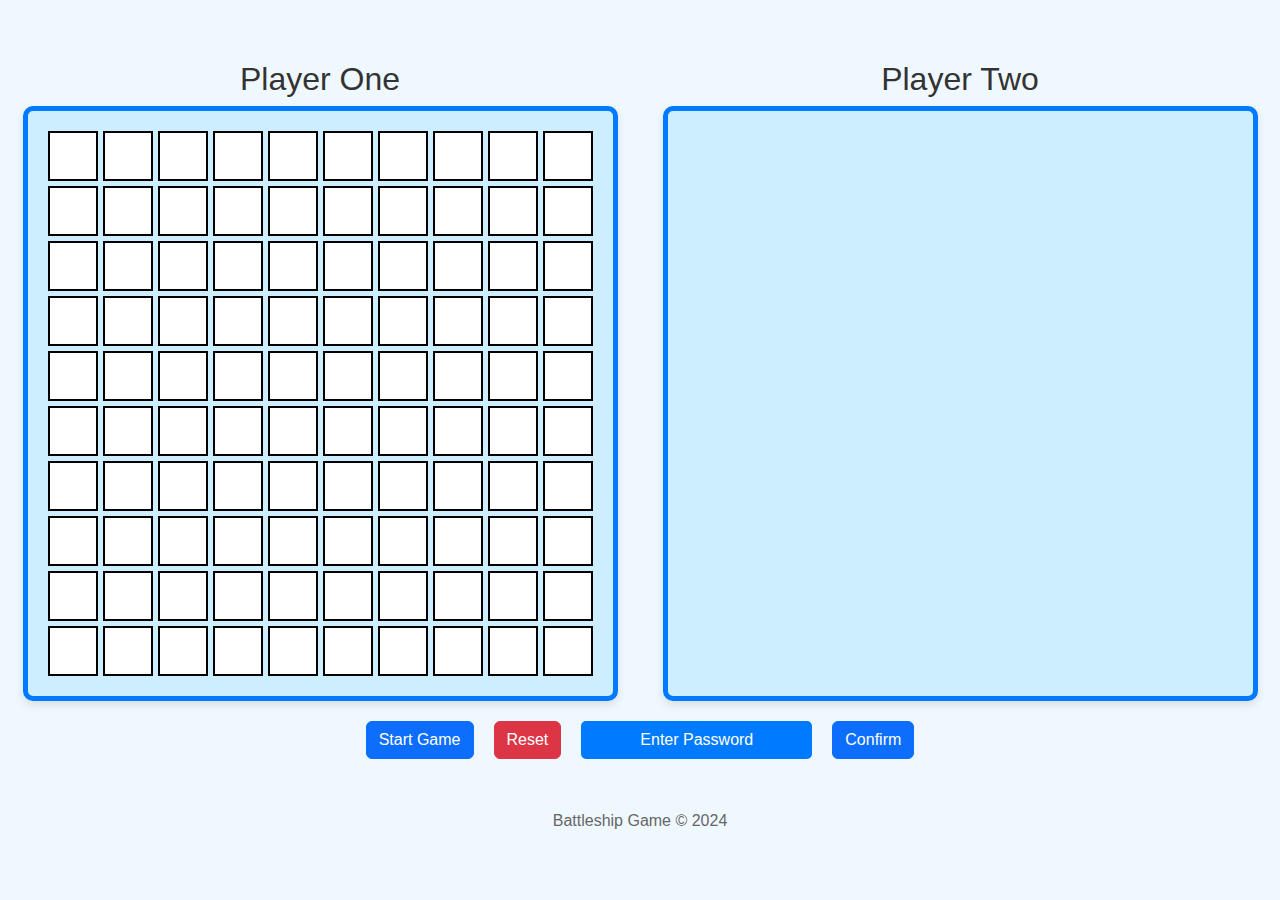
==== index.html @ 422be634 "code" ====
<!DOCTYPE html>
<html lang="en">
<head>
    <meta charset="UTF-8">
    <meta name="viewport" content="width=device-width, initial-scale=1.0">
    <title>Battleship Game</title>
    <link href="https://cdn.jsdelivr.net/npm/bootstrap@5.3.2/dist/css/bootstrap.min.css" rel="stylesheet">
    <style>
        body {
            background-color: #f0f8ff;
            font-family: Arial, sans-serif;
        }

        h2 {
            text-align: center;
            color: #333;
            margin-top: 20px;
        }

        .game-container {
            display: flex;
            justify-content: space-around;
            margin-top: 40px;
        }

        .game-section {
            text-align: center;
        }

        .gameboard {
            display: grid;
            grid-template-columns: repeat(10, 50px);
            grid-template-rows: repeat(10, 50px);
            gap: 5px;
            padding: 20px;
            background-color: #cceeff;
            border: 5px solid #007bff;
            border-radius: 10px;
            box-shadow: 0 4px 8px rgba(0, 0, 0, 0.1);
        }

        .player-one-board-grid-cell, .player-two-board-grid-cell {
            background-color: white;
            border: 2px solid black;
            width: 50px;
            height: 50px;
            display: flex;
            justify-content: center;
            align-items: center;
            cursor: pointer;
            transition: background-color 0.3s ease;
        }

        .grid-cell:hover {
            background-color: #d6d6d6;
        }

        .controls {
            display: flex;
            justify-content: center;
            margin-top: 20px;
        }

        .btn {
            margin: 0 10px;
        }

        footer {
            margin-top: 50px;
            text-align: center;
            color: #666;
        }

        #password {
            background-color: #007bff;
            color: white; /* Text color */
            border: 2px solid #007bff;
            padding: 5px 10px;
            border-radius: 5px;
            outline: none;
        }

        #password::placeholder {
            color: white; 
            opacity: 1; 
        }

        #password:focus {
            background-color: #0056b3;
            border-color: #0056b3;
        }

    </style>
</head>
<body>

    <div class="game-container">
        <div class="game-section">
            <h2>Player One</h2>
            <div id="player-one-board" class="gameboard"></div>
        </div>

        <div class="game-section">
            <h2>Player Two</h2>
            <div id="player-two-board" class="gameboard"></div>
        </div>
    </div>

    <!-- Controls Section  -->
    <div class="controls">
        <button id="start" class="btn btn-primary">Start Game</button>
        <button id="reset" class="btn btn-danger">Reset</button>
        <input class="btn btn-danger" id="password" type="text" placeholder="Enter Password">
        <button class="btn btn-primary" id="confirm">Confirm</button>
    </div>

    <footer>
        <p>Battleship Game &copy; 2024</p>
    </footer>

    <script>

    function start(password){
        
    }







const boatPositions = [2, 5, 10, 15, 22, 35, 50, 75]; // Example boat locations
let coordinatesArray = []
let allCoordinates = {
    'a': [],
    'b': [],
    'c': [],
    'd': [],
    'e': [],
    'f': [],
    'g': [],
    'h': [],
    'i': [],
    'j': []
}
const topCoordinates = 'abcdefghij'

for (const letter of topCoordinates){

    coordinatesArray.push(letter)
    for(let letterRow = 1; letterRow < 11; letterRow++) {
        allCoordinates[letter].push(letter + letterRow)
        
    }
}


// Function to generate a 10x10 grid for a gameboard
function createGameBoard(boardId) {
    const gameBoard = document.getElementById(boardId);
    for (let i = 0; i < 100; i++) {
        const cell = document.createElement('div');
        cell.classList.add(`${boardId}-grid-cell`);
        cell.addEventListener('click', function() {
            if (boatPositions.includes(i)) {
                cell.style.backgroundColor = 'red'; 
                alert('Hit! You hit a boat.');
            } else {
                cell.style.backgroundColor = 'blue'; 
                alert('Miss! No boat here.');
            }
        });

        gameBoard.appendChild(cell);
    }
    
    
}



createGameBoard('player-one-board');
//createGameBoard('player-two-board');

console.log(coordinatesArray)
//console.log( document.querySelectorAll('.player-one-board-grid-cell'))

//console.log(document.querySelectorAll('#player-one-board-grid-cell'))
//console.table(allCoordinates)



//update: use div.setAttribute

    </script>

</body>
</html>
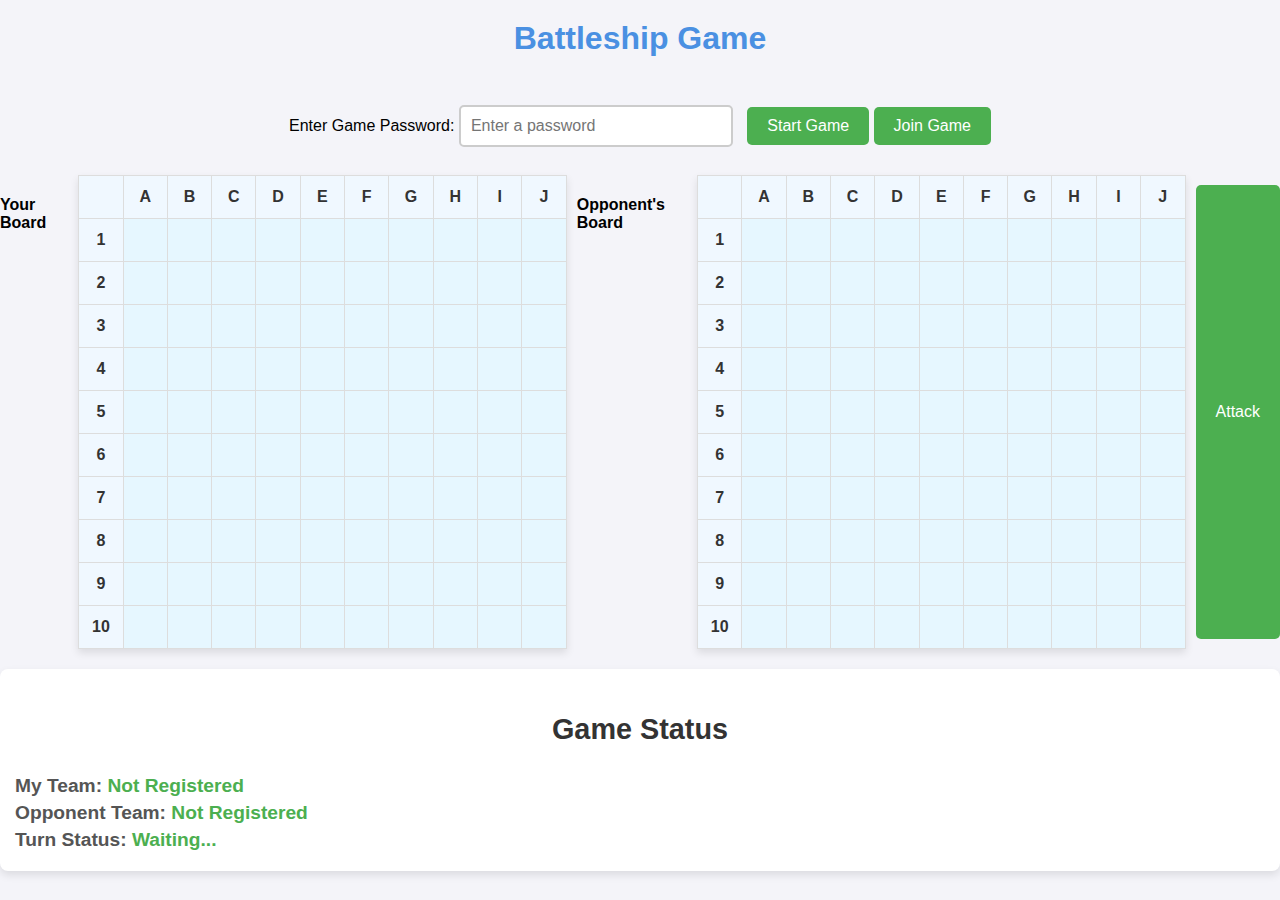
==== commit 39f2c00d: "check for css and logic" ====
--- a/index.html
+++ b/index.html
@@ -1,199 +1,67 @@
-<!DOCTYPE html>
-<html lang="en">
-<head>
-    <meta charset="UTF-8">
-    <meta name="viewport" content="width=device-width, initial-scale=1.0">
-    <title>Battleship Game</title>
-    <link href="https://cdn.jsdelivr.net/npm/bootstrap@5.3.2/dist/css/bootstrap.min.css" rel="stylesheet">
-    <style>
-        body {
-            background-color: #f0f8ff;
-            font-family: Arial, sans-serif;
-        }
-
-        h2 {
-            text-align: center;
-            color: #333;
-            margin-top: 20px;
-        }
-
-        .game-container {
-            display: flex;
-            justify-content: space-around;
-            margin-top: 40px;
-        }
-
-        .game-section {
-            text-align: center;
-        }
-
-        .gameboard {
-            display: grid;
-            grid-template-columns: repeat(10, 50px);
-            grid-template-rows: repeat(10, 50px);
-            gap: 5px;
-            padding: 20px;
-            background-color: #cceeff;
-            border: 5px solid #007bff;
-            border-radius: 10px;
-            box-shadow: 0 4px 8px rgba(0, 0, 0, 0.1);
-        }
-
-        .player-one-board-grid-cell, .player-two-board-grid-cell {
-            background-color: white;
-            border: 2px solid black;
-            width: 50px;
-            height: 50px;
-            display: flex;
-            justify-content: center;
-            align-items: center;
-            cursor: pointer;
-            transition: background-color 0.3s ease;
-        }
-
-        .grid-cell:hover {
-            background-color: #d6d6d6;
-        }
-
-        .controls {
-            display: flex;
-            justify-content: center;
-            margin-top: 20px;
-        }
-
-        .btn {
-            margin: 0 10px;
-        }
-
-        footer {
-            margin-top: 50px;
-            text-align: center;
-            color: #666;
-        }
-
-        #password {
-            background-color: #007bff;
-            color: white; /* Text color */
-            border: 2px solid #007bff;
-            padding: 5px 10px;
-            border-radius: 5px;
-            outline: none;
-        }
-
-        #password::placeholder {
-            color: white; 
-            opacity: 1; 
-        }
-
-        #password:focus {
-            background-color: #0056b3;
-            border-color: #0056b3;
-        }
-
-    </style>
-</head>
-<body>
-
-    <div class="game-container">
-        <div class="game-section">
-            <h2>Player One</h2>
-            <div id="player-one-board" class="gameboard"></div>
-        </div>
-
-        <div class="game-section">
-            <h2>Player Two</h2>
-            <div id="player-two-board" class="gameboard"></div>
-        </div>
-    </div>
-
-    <!-- Controls Section  -->
-    <div class="controls">
-        <button id="start" class="btn btn-primary">Start Game</button>
-        <button id="reset" class="btn btn-danger">Reset</button>
-        <input class="btn btn-danger" id="password" type="text" placeholder="Enter Password">
-        <button class="btn btn-primary" id="confirm">Confirm</button>
-    </div>
-
-    <footer>
-        <p>Battleship Game &copy; 2024</p>
-    </footer>
-
-    <script>
-
-    function start(password){
-        
-    }
-
-
-
-
-
-
-
-const boatPositions = [2, 5, 10, 15, 22, 35, 50, 75]; // Example boat locations
-let coordinatesArray = []
-let allCoordinates = {
-    'a': [],
-    'b': [],
-    'c': [],
-    'd': [],
-    'e': [],
-    'f': [],
-    'g': [],
-    'h': [],
-    'i': [],
-    'j': []
-}
-const topCoordinates = 'abcdefghij'
-
-for (const letter of topCoordinates){
-
-    coordinatesArray.push(letter)
-    for(let letterRow = 1; letterRow < 11; letterRow++) {
-        allCoordinates[letter].push(letter + letterRow)
-        
-    }
-}
-
-
-// Function to generate a 10x10 grid for a gameboard
-function createGameBoard(boardId) {
-    const gameBoard = document.getElementById(boardId);
-    for (let i = 0; i < 100; i++) {
-        const cell = document.createElement('div');
-        cell.classList.add(`${boardId}-grid-cell`);
-        cell.addEventListener('click', function() {
-            if (boatPositions.includes(i)) {
-                cell.style.backgroundColor = 'red'; 
-                alert('Hit! You hit a boat.');
-            } else {
-                cell.style.backgroundColor = 'blue'; 
-                alert('Miss! No boat here.');
-            }
-        });
-
-        gameBoard.appendChild(cell);
-    }
-    
-    
-}
-
-
-
-createGameBoard('player-one-board');
-//createGameBoard('player-two-board');
-
-console.log(coordinatesArray)
-//console.log( document.querySelectorAll('.player-one-board-grid-cell'))
-
-//console.log(document.querySelectorAll('#player-one-board-grid-cell'))
-//console.table(allCoordinates)
-
-
-
-//update: use div.setAttribute
-
-    </script>
-
-</body>
-</html>+<!DOCTYPE html>
+<html lang="en">
+<head>
+    <meta charset="UTF-8">
+    <meta name="viewport" content="width=device-width, initial-scale=1.0">
+    <title>Battleship Game</title>
+    <link rel="stylesheet" href="css/styles.css">
+</head>
+<body>
+    <h2>Battleship Game</h2>
+
+    <div id="password-entry" class="visible">
+        <label for="password-input">Enter Game Password:</label>
+        <input type="text" id="password-input" placeholder="Enter a password">
+        <button onclick="startGame()">Start Game</button>
+        <button onclick="joinGame()">Join Game</button>
+    </div>
+
+    <div id="role-selection" class="hidden">
+        <p>Select Your Role:</p>
+        <div class="role-buttons">
+            <button onclick="registerTeam('player1')">Join as Player 1</button>
+            <button onclick="registerTeam('player2')">Join as Player 2</button>
+        </div>
+    </div>
+    
+
+    <div id="ship-placement" class="hidden">
+        <h3>Place Your Ships</h3>
+        <label for="ship-select">Select Ship:</label>
+        <select id="ship-select">
+            <option value="carrier">Carrier (5)</option>
+            <option value="battleship">Battleship (4)</option>
+            <option value="cruiser">Cruiser (3)</option>
+            <option value="submarine">Submarine (3)</option>
+            <option value="destroyer">Destroyer (2)</option>
+        </select>
+        <select id="orientation">
+            <option value="H">Horizontal</option>
+            <option value="V">Vertical</option>
+        </select>
+        <p>Click on your board to place the selected ship.</p>
+    </div>
+
+    <div id="game-board-section" class="hidden">
+        <h3 id="player-role"></h3>
+        <h4>Your Board</h4>
+        <table id="your-board"></table>
+        <h4>Opponent's Board</h4>
+        <table id="opponent-board"></table>
+        <button onclick="attack(prompt('Enter target cell (e.g., B5):'))">Attack</button>
+    </div>
+
+    <div id="game-status">
+        <h3>Game Status</h3>
+        <p><strong>My Team:</strong> <span id="my-team-name">Not Registered</span></p>
+        <p><strong>Opponent Team:</strong> <span id="opponent-team-name">Not Registered</span></p>
+        <p><strong>Turn Status:</strong> <span id="turn-status">Waiting...</span></p>
+    </div>
+    
+    <script src="js/utility.js"></script>
+    <script src="js/startGame.js"></script>
+    <script src="js/registerTeam.js"></script>
+    <script src="js/shipFunctions.js"></script>
+    <script src="js/attack.js"></script>
+</body>
+</html>
--- a/css/styles.css
+++ b/css/styles.css
@@ -0,0 +1,170 @@
+body {
+    font-family: 'Arial', sans-serif;
+    background-color: #f4f4f9; 
+    margin: 0;
+    padding: 0;
+}
+
+h2 {
+    text-align: center;
+    color: #4a90e2; 
+    font-size: 2em;
+    margin-top: 20px;
+}
+
+.hidden {
+    display: none;
+}
+
+.visible {
+    display: block;
+}
+
+.game-container, .controls, .game-board-section {
+    margin: 20px;
+    padding: 20px;
+    background-color: #ffffff; 
+    border-radius: 8px;
+    box-shadow: 0 4px 8px rgba(0, 0, 0, 0.1); 
+}
+
+h3 {
+    text-align: center;
+    color: #333;
+    font-size: 1.5em;
+}
+
+button {
+    background-color: #4CAF50; 
+    border: none;
+    color: white;
+    padding: 10px 20px;
+    font-size: 1em;
+    cursor: pointer;
+    border-radius: 5px;
+    transition: background-color 0.3s ease;
+    margin: 10px 0;
+}
+
+button:hover {
+    background-color: #45a049;
+}
+
+button:disabled {
+    background-color: #ccc;
+    cursor: not-allowed;
+}
+
+#password-entry {
+    text-align: center;
+    margin-top: 40px;
+}
+
+input[type="text"] {
+    padding: 10px;
+    font-size: 1em;
+    width: 250px;
+    border: 2px solid #ccc;
+    border-radius: 5px;
+    margin-right: 10px;
+    transition: border-color 0.3s ease;
+}
+
+input[type="text"]:focus {
+    border-color: #4CAF50;
+}
+
+#role-selection p {
+    text-align: center;
+    font-size: 1.2em;
+    color: #555;
+}
+
+#ship-placement {
+    text-align: center;
+}
+
+#ship-select, #orientation {
+    padding: 10px;
+    margin: 10px;
+    border-radius: 5px;
+    font-size: 1em;
+    border: 1px solid #ccc;
+    background-color: #fff;
+}
+
+#game-board-section {
+    display: flex; 
+    justify-content: space-between;
+    margin: 20px 0;
+}
+
+table {
+    border-collapse: collapse;
+    width: 48%; 
+    margin: 0 10px; 
+    box-shadow: 0 4px 8px rgba(0, 0, 0, 0.1);
+}
+
+td, th {
+    border: 1px solid #ddd;
+    width: 40px;
+    height: 40px;
+    text-align: center;
+    vertical-align: middle;
+}
+
+th {
+    background-color: #f0f8ff;
+    color: #333;
+    font-weight: bold;
+}
+
+td {
+    background-color: #e6f7ff;
+    cursor: pointer;
+    transition: background-color 0.3s ease;
+}
+
+td.ship {
+    background-color: #add8e6; 
+}
+
+td.hit {
+    background-color: #ff6961;
+}
+
+td.miss {
+    background-color: #d3d3d3; 
+}
+
+td:hover {
+    background-color: #b3e0ff;
+}
+
+#game-status {
+    margin-top: 20px;
+    background-color: #fff;
+    padding: 15px;
+    border-radius: 8px;
+    box-shadow: 0 4px 8px rgba(0, 0, 0, 0.1);
+    font-size: 1.2em;
+}
+
+#game-status p {
+    margin: 5px 0;
+    color: #555;
+}
+
+#game-status span {
+    font-weight: bold;
+    color: #4CAF50;
+}
+
+.container {
+    display: flex;
+    justify-content: center;
+    align-items: center;
+    flex-direction: column;
+    margin-top: 40px;
+}
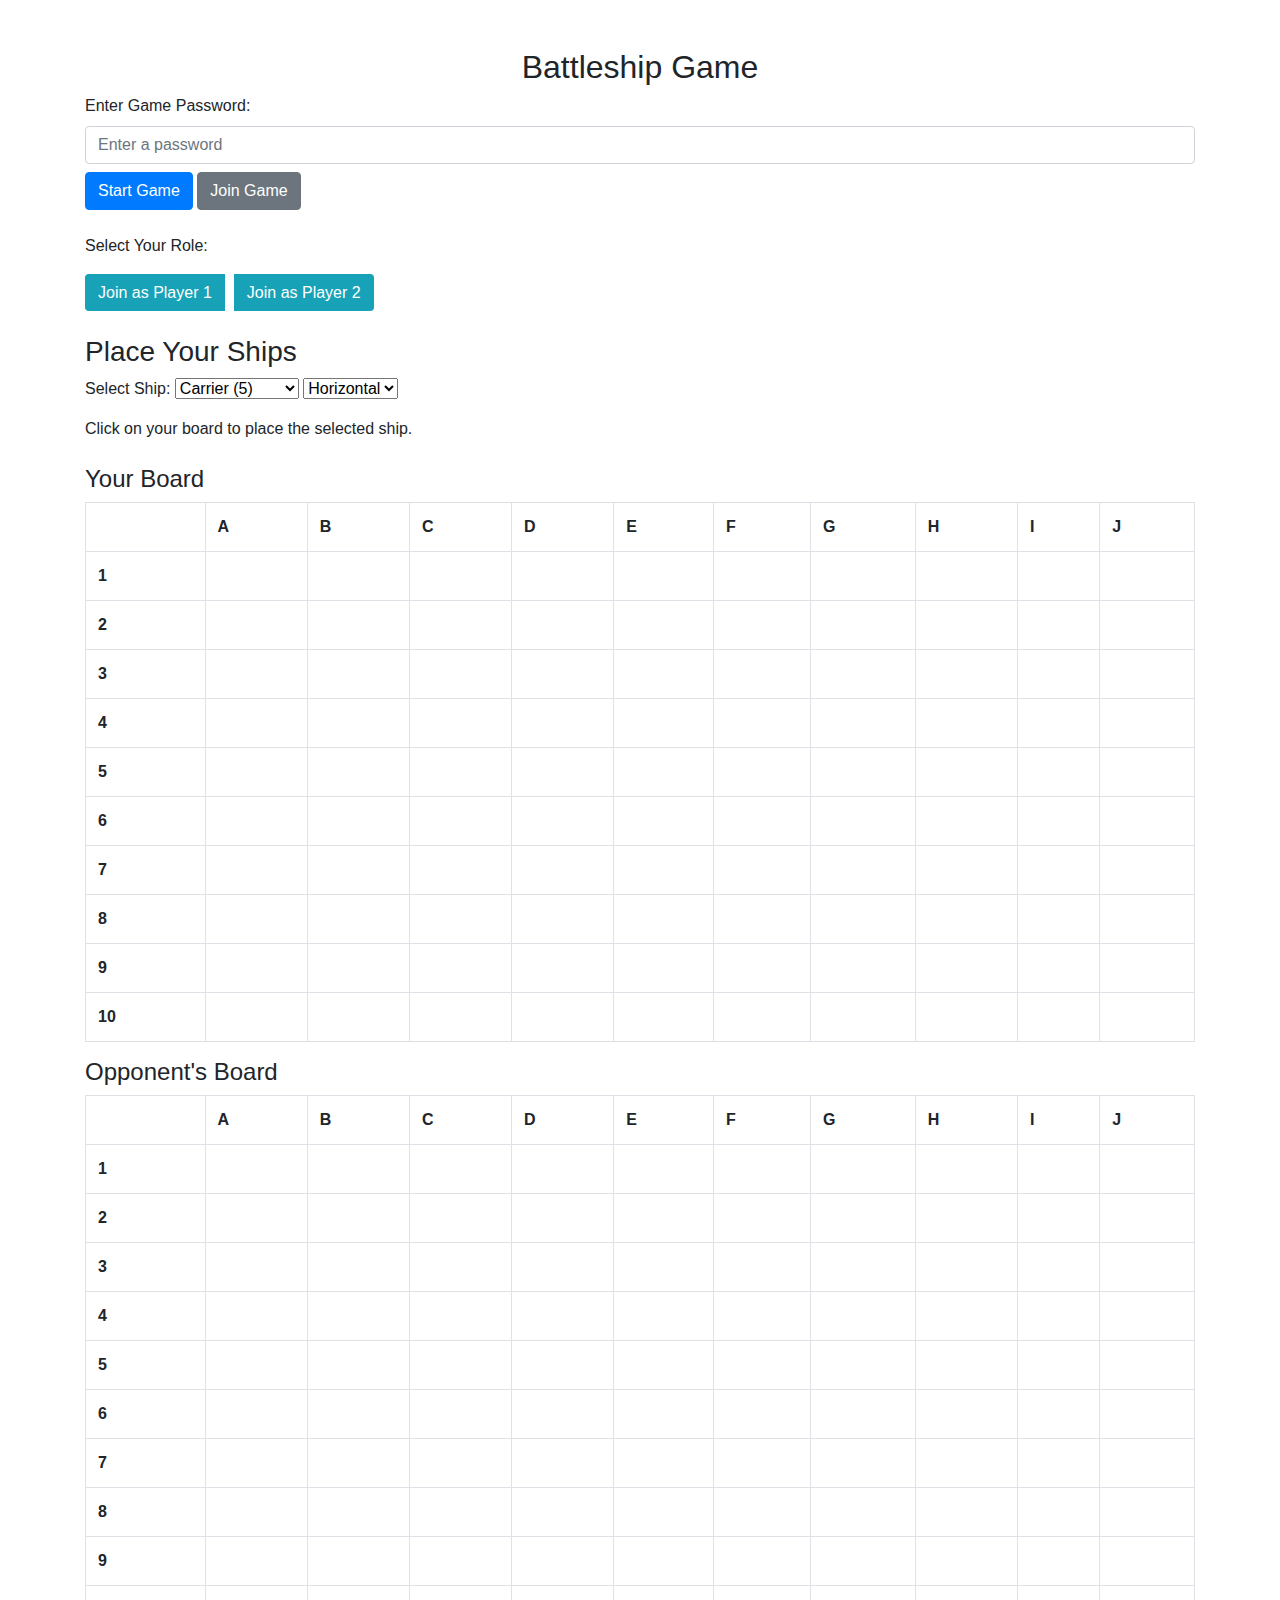
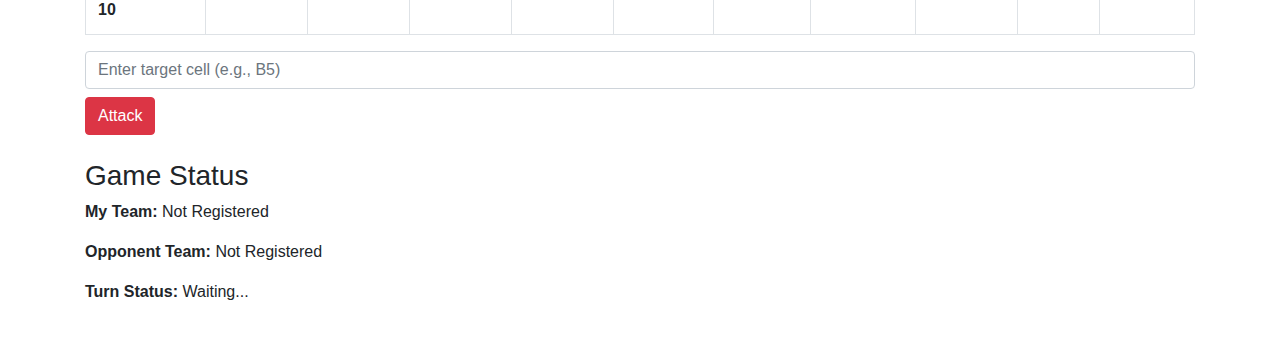
==== commit 15bb5860: "opkuis en verwijdering van css door bootstrap" ====
--- a/index.html
+++ b/index.html
@@ -4,54 +4,57 @@
     <meta charset="UTF-8">
     <meta name="viewport" content="width=device-width, initial-scale=1.0">
     <title>Battleship Game</title>
+    <link href="https://maxcdn.bootstrapcdn.com/bootstrap/4.5.2/css/bootstrap.min.css" rel="stylesheet">
     <link rel="stylesheet" href="css/styles.css">
 </head>
-<body>
-    <h2>Battleship Game</h2>
+<body class="container my-5">
+    <h2 class="text-center">Battleship Game</h2>
 
-    <div id="password-entry" class="visible">
-        <label for="password-input">Enter Game Password:</label>
-        <input type="text" id="password-input" placeholder="Enter a password">
-        <button onclick="startGame()">Start Game</button>
-        <button onclick="joinGame()">Join Game</button>
+    <div id="password-entry" class="mb-4">
+        <label for="password-input" class="form-label">Enter Game Password:</label>
+        <input type="text" id="password-input" class="form-control" placeholder="Enter a password">
+        <div class="mt-2">
+            <button class="btn btn-primary" onclick="startGame()">Start Game</button>
+            <button class="btn btn-secondary" onclick="joinGame()">Join Game</button>
+        </div>
     </div>
 
-    <div id="role-selection" class="hidden">
+    <div id="role-selection" class="mb-4">
         <p>Select Your Role:</p>
-        <div class="role-buttons">
-            <button onclick="registerTeam('player1')">Join as Player 1</button>
-            <button onclick="registerTeam('player2')">Join as Player 2</button>
+        <div class="btn-group" role="group">
+            <button id="teamOne" class="btn btn-info" onclick="registerTeam('player1')">Join as Player 1</button>
+            <button id="teamTwo" class="btn btn-info" onclick="registerTeam('player2')">Join as Player 2</button>
         </div>
     </div>
-    
 
-    <div id="ship-placement" class="hidden">
+    <div id="ship-placement" class="mb-4">
         <h3>Place Your Ships</h3>
-        <label for="ship-select">Select Ship:</label>
-        <select id="ship-select">
+        <label for="ship-select" class="form-label">Select Ship:</label>
+        <select id="ship-select" class="form-select mb-2">
             <option value="carrier">Carrier (5)</option>
             <option value="battleship">Battleship (4)</option>
             <option value="cruiser">Cruiser (3)</option>
             <option value="submarine">Submarine (3)</option>
             <option value="destroyer">Destroyer (2)</option>
         </select>
-        <select id="orientation">
+        <select id="orientation" class="form-select">
             <option value="H">Horizontal</option>
             <option value="V">Vertical</option>
         </select>
-        <p>Click on your board to place the selected ship.</p>
+        <p class="mt-2">Click on your board to place the selected ship.</p>
     </div>
 
-    <div id="game-board-section" class="hidden">
+    <div id="game-board-section">
         <h3 id="player-role"></h3>
         <h4>Your Board</h4>
-        <table id="your-board"></table>
+        <table id="your-board" class="table table-bordered"></table>
         <h4>Opponent's Board</h4>
-        <table id="opponent-board"></table>
-        <button onclick="attack(prompt('Enter target cell (e.g., B5):'))">Attack</button>
+        <table id="opponent-board" class="table table-bordered"></table>
+        <input type="text" id="target-cell" class="form-control mt-2" placeholder="Enter target cell (e.g., B5)">
+        <button id="attack-btn" class="btn btn-danger mt-2">Attack</button>
     </div>
 
-    <div id="game-status">
+    <div id="game-status" class="mt-4">
         <h3>Game Status</h3>
         <p><strong>My Team:</strong> <span id="my-team-name">Not Registered</span></p>
         <p><strong>Opponent Team:</strong> <span id="opponent-team-name">Not Registered</span></p>
@@ -63,5 +66,6 @@
     <script src="js/registerTeam.js"></script>
     <script src="js/shipFunctions.js"></script>
     <script src="js/attack.js"></script>
+    
 </body>
 </html>
--- a/css/styles.css
+++ b/css/styles.css
@@ -1,170 +1,5 @@
-body {
-    font-family: 'Arial', sans-serif;
-    background-color: #f4f4f9; 
-    margin: 0;
-    padding: 0;
+#teamOne, #teamTwo{
+    margin-right: 10px;
+    border-bottom: 20px;
 }
 
-h2 {
-    text-align: center;
-    color: #4a90e2; 
-    font-size: 2em;
-    margin-top: 20px;
-}
-
-.hidden {
-    display: none;
-}
-
-.visible {
-    display: block;
-}
-
-.game-container, .controls, .game-board-section {
-    margin: 20px;
-    padding: 20px;
-    background-color: #ffffff; 
-    border-radius: 8px;
-    box-shadow: 0 4px 8px rgba(0, 0, 0, 0.1); 
-}
-
-h3 {
-    text-align: center;
-    color: #333;
-    font-size: 1.5em;
-}
-
-button {
-    background-color: #4CAF50; 
-    border: none;
-    color: white;
-    padding: 10px 20px;
-    font-size: 1em;
-    cursor: pointer;
-    border-radius: 5px;
-    transition: background-color 0.3s ease;
-    margin: 10px 0;
-}
-
-button:hover {
-    background-color: #45a049;
-}
-
-button:disabled {
-    background-color: #ccc;
-    cursor: not-allowed;
-}
-
-#password-entry {
-    text-align: center;
-    margin-top: 40px;
-}
-
-input[type="text"] {
-    padding: 10px;
-    font-size: 1em;
-    width: 250px;
-    border: 2px solid #ccc;
-    border-radius: 5px;
-    margin-right: 10px;
-    transition: border-color 0.3s ease;
-}
-
-input[type="text"]:focus {
-    border-color: #4CAF50;
-}
-
-#role-selection p {
-    text-align: center;
-    font-size: 1.2em;
-    color: #555;
-}
-
-#ship-placement {
-    text-align: center;
-}
-
-#ship-select, #orientation {
-    padding: 10px;
-    margin: 10px;
-    border-radius: 5px;
-    font-size: 1em;
-    border: 1px solid #ccc;
-    background-color: #fff;
-}
-
-#game-board-section {
-    display: flex; 
-    justify-content: space-between;
-    margin: 20px 0;
-}
-
-table {
-    border-collapse: collapse;
-    width: 48%; 
-    margin: 0 10px; 
-    box-shadow: 0 4px 8px rgba(0, 0, 0, 0.1);
-}
-
-td, th {
-    border: 1px solid #ddd;
-    width: 40px;
-    height: 40px;
-    text-align: center;
-    vertical-align: middle;
-}
-
-th {
-    background-color: #f0f8ff;
-    color: #333;
-    font-weight: bold;
-}
-
-td {
-    background-color: #e6f7ff;
-    cursor: pointer;
-    transition: background-color 0.3s ease;
-}
-
-td.ship {
-    background-color: #add8e6; 
-}
-
-td.hit {
-    background-color: #ff6961;
-}
-
-td.miss {
-    background-color: #d3d3d3; 
-}
-
-td:hover {
-    background-color: #b3e0ff;
-}
-
-#game-status {
-    margin-top: 20px;
-    background-color: #fff;
-    padding: 15px;
-    border-radius: 8px;
-    box-shadow: 0 4px 8px rgba(0, 0, 0, 0.1);
-    font-size: 1.2em;
-}
-
-#game-status p {
-    margin: 5px 0;
-    color: #555;
-}
-
-#game-status span {
-    font-weight: bold;
-    color: #4CAF50;
-}
-
-.container {
-    display: flex;
-    justify-content: center;
-    align-items: center;
-    flex-direction: column;
-    margin-top: 40px;
-}
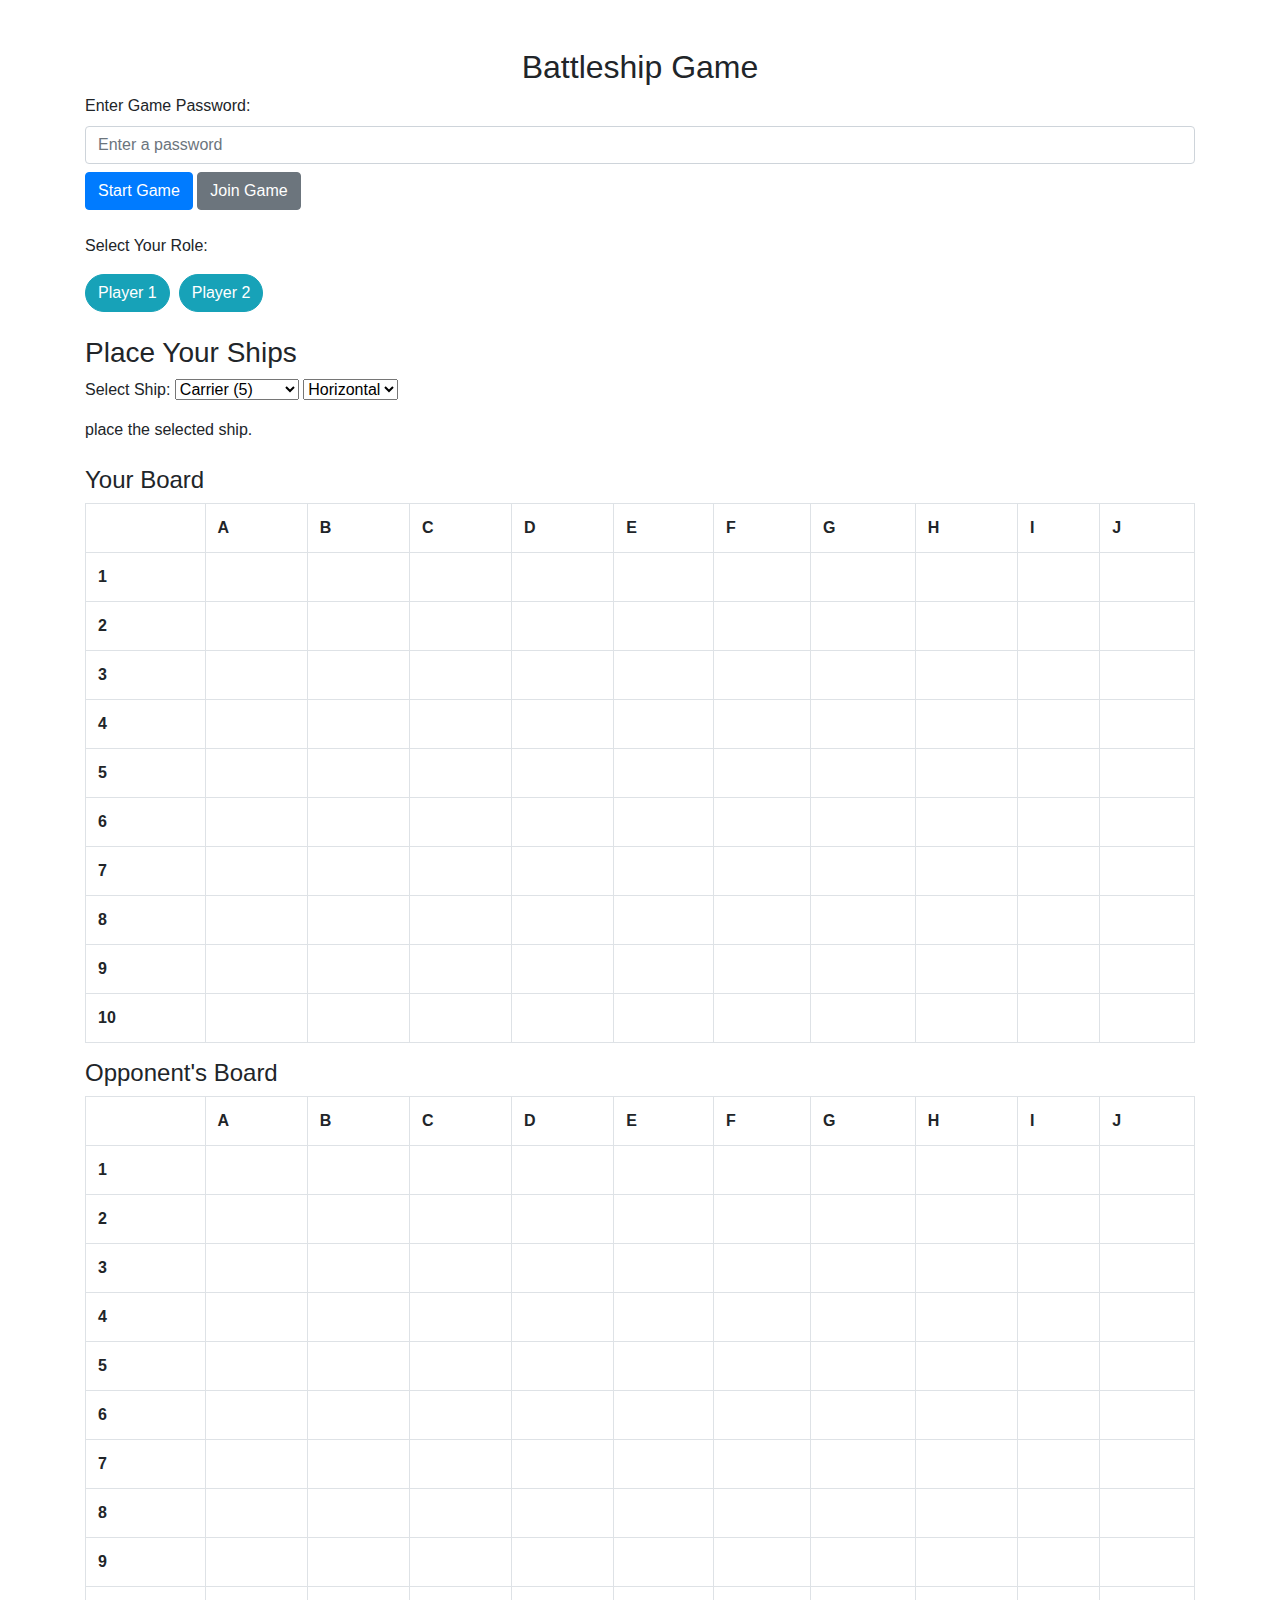
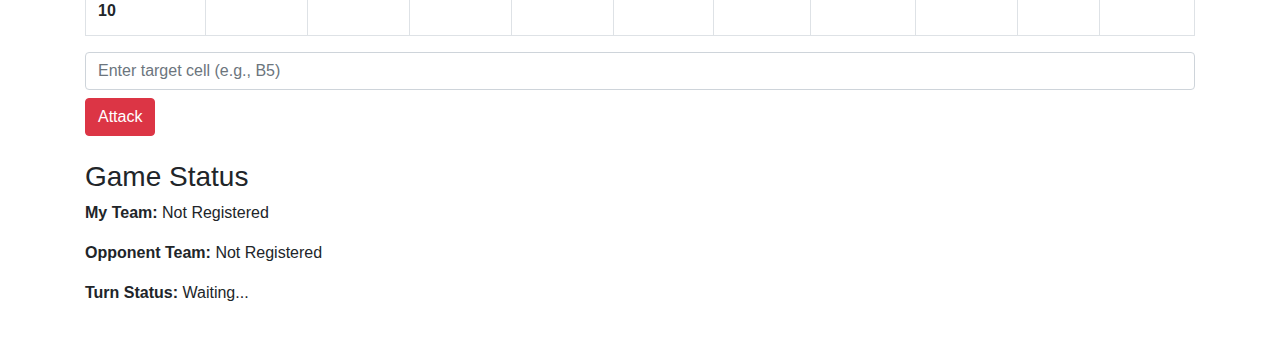
==== commit 77c9bc9d: "laatse aanpassingen voor test" ====
--- a/index.html
+++ b/index.html
@@ -22,8 +22,10 @@
     <div id="role-selection" class="mb-4">
         <p>Select Your Role:</p>
         <div class="btn-group" role="group">
-            <button id="teamOne" class="btn btn-info" onclick="registerTeam('player1')">Join as Player 1</button>
-            <button id="teamTwo" class="btn btn-info" onclick="registerTeam('player2')">Join as Player 2</button>
+
+            <!--event listeners in html (ook mogelijk in js xD)-->
+            <button id="teamOne" class="btn btn-info" onclick="registerTeam('player1')">Player 1</button>
+            <button id="teamTwo" class="btn btn-info" onclick="registerTeam('player2')">Player 2</button>
         </div>
     </div>
 
@@ -41,7 +43,7 @@
             <option value="H">Horizontal</option>
             <option value="V">Vertical</option>
         </select>
-        <p class="mt-2">Click on your board to place the selected ship.</p>
+        <p class="mt-2">place the selected ship.</p>
     </div>
 
     <div id="game-board-section">
--- a/css/styles.css
+++ b/css/styles.css
@@ -1,5 +1,5 @@
 #teamOne, #teamTwo{
     margin-right: 10px;
-    border-bottom: 20px;
+    border-radius: 20px;
 }
 
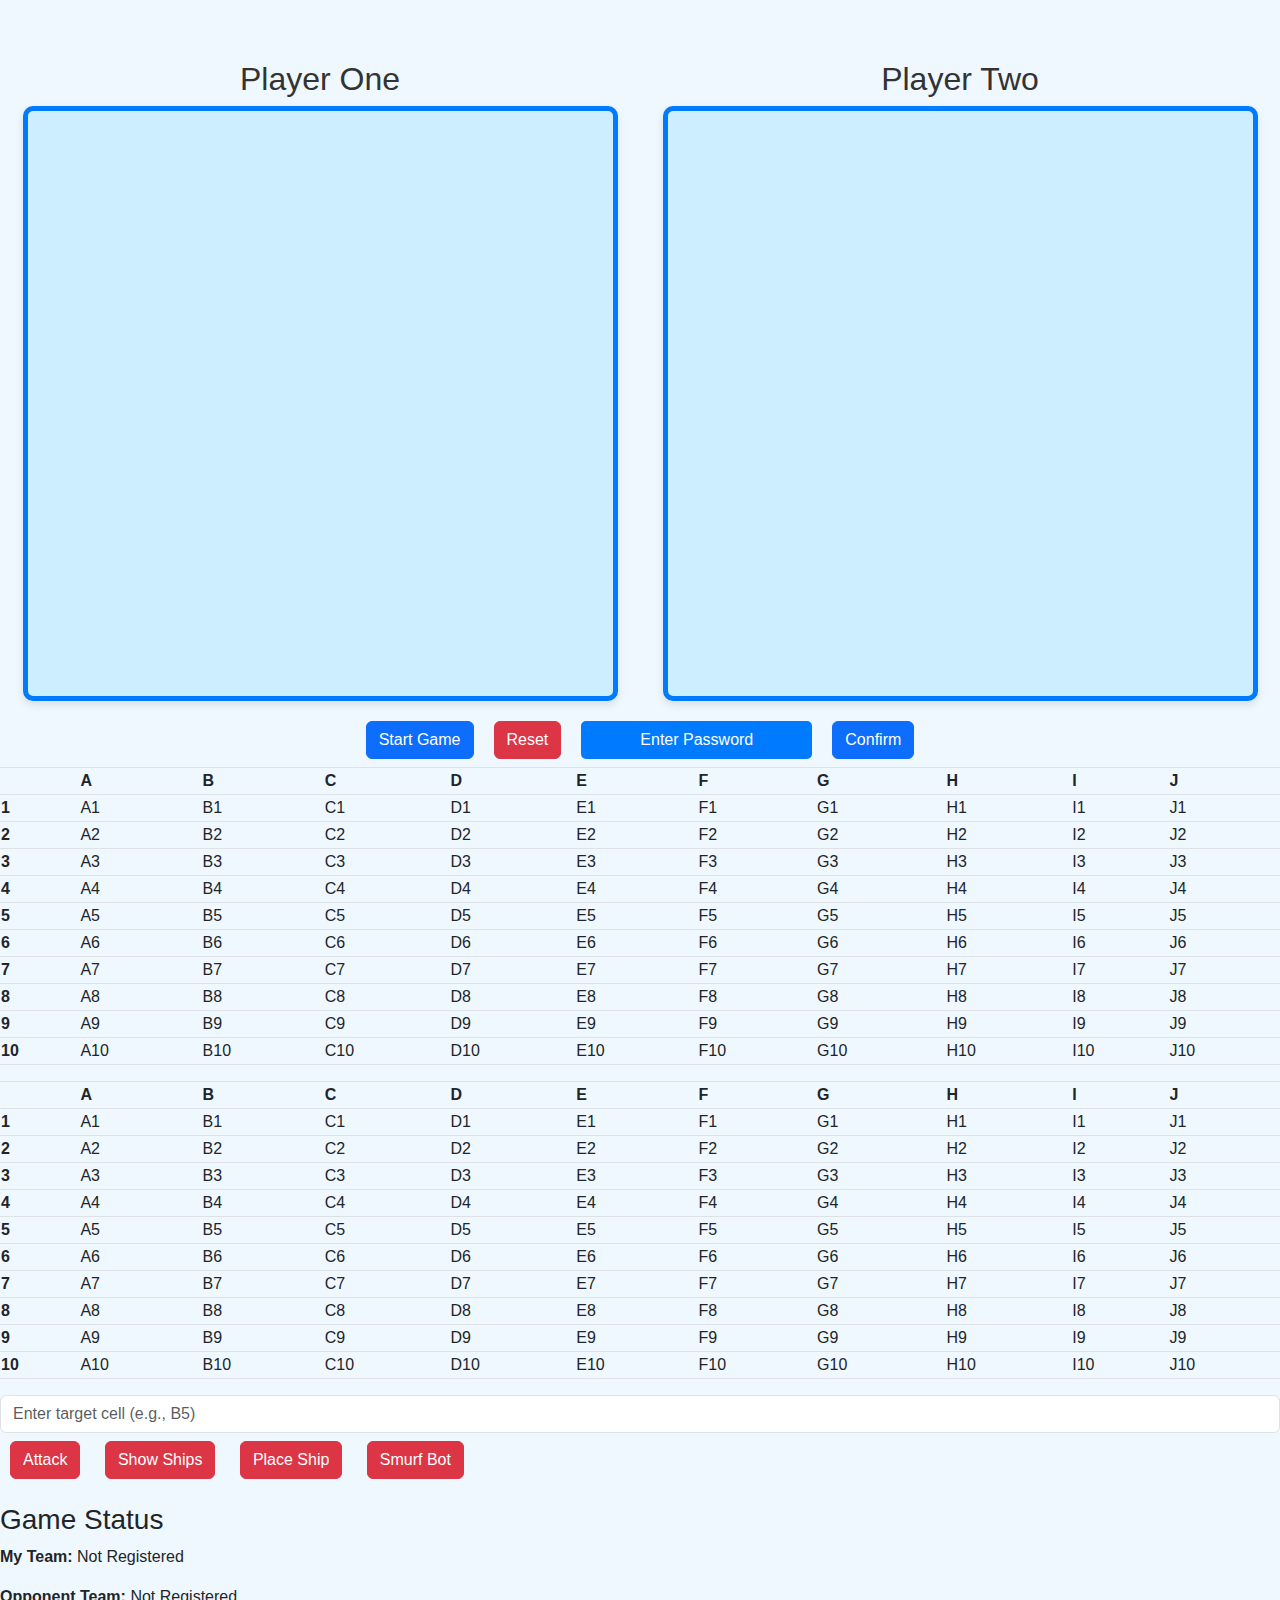
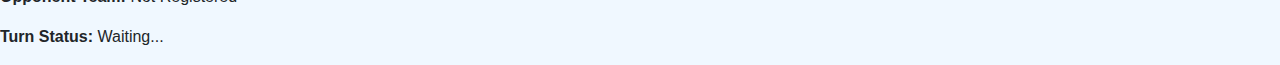
==== commit 320475eb: "commit problemen" ====
--- a/index.html
+++ b/index.html
@@ -1,73 +1,155 @@
-<!DOCTYPE html>
-<html lang="en">
-<head>
-    <meta charset="UTF-8">
-    <meta name="viewport" content="width=device-width, initial-scale=1.0">
-    <title>Battleship Game</title>
-    <link href="https://maxcdn.bootstrapcdn.com/bootstrap/4.5.2/css/bootstrap.min.css" rel="stylesheet">
-    <link rel="stylesheet" href="css/styles.css">
-</head>
-<body class="container my-5">
-    <h2 class="text-center">Battleship Game</h2>
-
-    <div id="password-entry" class="mb-4">
-        <label for="password-input" class="form-label">Enter Game Password:</label>
-        <input type="text" id="password-input" class="form-control" placeholder="Enter a password">
-        <div class="mt-2">
-            <button class="btn btn-primary" onclick="startGame()">Start Game</button>
-            <button class="btn btn-secondary" onclick="joinGame()">Join Game</button>
-        </div>
-    </div>
-
-    <div id="role-selection" class="mb-4">
-        <p>Select Your Role:</p>
-        <div class="btn-group" role="group">
-
-            <!--event listeners in html (ook mogelijk in js xD)-->
-            <button id="teamOne" class="btn btn-info" onclick="registerTeam('player1')">Player 1</button>
-            <button id="teamTwo" class="btn btn-info" onclick="registerTeam('player2')">Player 2</button>
-        </div>
-    </div>
-
-    <div id="ship-placement" class="mb-4">
-        <h3>Place Your Ships</h3>
-        <label for="ship-select" class="form-label">Select Ship:</label>
-        <select id="ship-select" class="form-select mb-2">
-            <option value="carrier">Carrier (5)</option>
-            <option value="battleship">Battleship (4)</option>
-            <option value="cruiser">Cruiser (3)</option>
-            <option value="submarine">Submarine (3)</option>
-            <option value="destroyer">Destroyer (2)</option>
-        </select>
-        <select id="orientation" class="form-select">
-            <option value="H">Horizontal</option>
-            <option value="V">Vertical</option>
-        </select>
-        <p class="mt-2">place the selected ship.</p>
-    </div>
-
-    <div id="game-board-section">
-        <h3 id="player-role"></h3>
-        <h4>Your Board</h4>
-        <table id="your-board" class="table table-bordered"></table>
-        <h4>Opponent's Board</h4>
-        <table id="opponent-board" class="table table-bordered"></table>
-        <input type="text" id="target-cell" class="form-control mt-2" placeholder="Enter target cell (e.g., B5)">
-        <button id="attack-btn" class="btn btn-danger mt-2">Attack</button>
-    </div>
-
-    <div id="game-status" class="mt-4">
-        <h3>Game Status</h3>
-        <p><strong>My Team:</strong> <span id="my-team-name">Not Registered</span></p>
-        <p><strong>Opponent Team:</strong> <span id="opponent-team-name">Not Registered</span></p>
-        <p><strong>Turn Status:</strong> <span id="turn-status">Waiting...</span></p>
-    </div>
-    
-    <script src="js/utility.js"></script>
-    <script src="js/startGame.js"></script>
-    <script src="js/registerTeam.js"></script>
-    <script src="js/shipFunctions.js"></script>
-    <script src="js/attack.js"></script>
-    
-</body>
-</html>
+<!DOCTYPE html>
+<html lang="en">
+<head>
+    <meta charset="UTF-8">
+    <meta name="viewport" content="width=device-width, initial-scale=1.0">
+    <title>Battleship Game</title>
+    <link href="https://cdn.jsdelivr.net/npm/bootstrap@5.3.2/dist/css/bootstrap.min.css" rel="stylesheet">
+    <style>
+        body {
+            background-color: #f0f8ff;
+            font-family: Arial, sans-serif;
+        }
+
+        h2 {
+            text-align: center;
+            color: #333;
+            margin-top: 20px;
+        }
+
+        .game-container {
+            display: flex;
+            justify-content: space-around;
+            margin-top: 40px;
+        }
+
+        .game-section {
+            text-align: center;
+        }
+
+        .gameboard {
+            display: grid;
+            grid-template-columns: repeat(10, 50px);
+            grid-template-rows: repeat(10, 50px);
+            gap: 5px;
+            padding: 20px;
+            background-color: #cceeff;
+            border: 5px solid #007bff;
+            border-radius: 10px;
+            box-shadow: 0 4px 8px rgba(0, 0, 0, 0.1);
+        }
+
+        .player-one-board-grid-cell, .player-two-board-grid-cell {
+            background-color: white;
+            border: 2px solid black;
+            width: 50px;
+            height: 50px;
+            display: flex;
+            justify-content: center;
+            align-items: center;
+            cursor: pointer;
+            transition: background-color 0.3s ease;
+        }
+
+        .grid-cell:hover {
+            background-color: #d6d6d6;
+        }
+
+        .controls {
+            display: flex;
+            justify-content: center;
+            margin-top: 20px;
+        }
+
+        .btn {
+            margin: 0 10px;
+        }
+
+        footer {
+            margin-top: 50px;
+            text-align: center;
+            color: #666;
+        }
+
+        #password {
+            background-color: #007bff;
+            color: white; /* Text color */
+            border: 2px solid #007bff;
+            padding: 5px 10px;
+            border-radius: 5px;
+            outline: none;
+        }
+
+        #password::placeholder {
+            color: white; 
+            opacity: 1; 
+        }
+
+        #password:focus {
+            background-color: #0056b3;
+            border-color: #0056b3;
+        }
+
+    </style>
+</head>
+<body>
+
+    <div class="game-container">
+        <div class="game-section">
+            <h2>Player One</h2>
+            <div id="player-one-board" class="gameboard"></div>
+        </div>
+
+        <div class="game-section">
+            <h2>Player Two</h2>
+            <div id="player-two-board" class="gameboard"></div>
+        </div>
+    </div>
+
+    <!-- Controls Section  -->
+    <div class="controls">
+        <button id="start" class="btn btn-primary">Start Game</button>
+        <button id="reset" class="btn btn-danger">Reset</button>
+        <input class="btn btn-danger" id="password" type="text" placeholder="Enter Password">
+        <button class="btn btn-primary" id="confirm">Confirm</button>
+    </div>
+
+    
+        <h3 id="player-role"></h3>
+        <h4></h4>
+        <!-- <h4>Opponent's Board</h4> -->
+         
+        <div id="game-board-section">
+            <div>
+                <table id="your-board" class="table table-bordered board" name="myBoard"></table>
+            </div>
+            <div>
+                <table id="opponent-board" class="table table-bordered board" name="opponentBoard"></table>
+            </div>
+            
+           
+    </div>
+    <input type="text" id="target-cell" class="form-control mt-2" placeholder="Enter target cell (e.g., B5)">
+    <button id="attack-btn" class="btn btn-danger mt-2" onclick="btnPressed()">Attack</button>
+    <button id="show-btn" class="btn btn-danger mt-2" >Show Ships</button>
+    <button id="place-btn" class="btn btn-danger mt-2">Place Ship</button>
+    <button id="bot-btn" class="btn btn-danger mt-2">Smurf Bot</button>
+    <div id="game-status" class="mt-4">
+
+        <h3>Game Status</h3>
+        <p><strong>My Team:</strong> <span id="my-team-name">Not Registered</span></p>
+        <p><strong>Opponent Team:</strong> <span id="opponent-team-name">Not Registered</span></p>
+        <p><strong>Turn Status:</strong> <span id="turn-status">Waiting...</span></p>
+    </div>
+    
+    <script src="js/utility.js"></script>
+    <script src="js/startGame.js"></script>
+    <script src="js/registerTeam.js"></script>
+    <script src="js/shipFunctions.js"></script>
+    <script src="js/attack.js"></script>
+    <script src="js/status.js"></script>
+    <script src="js/BOT.js"></script>
+    
+    
+</body>
+</html>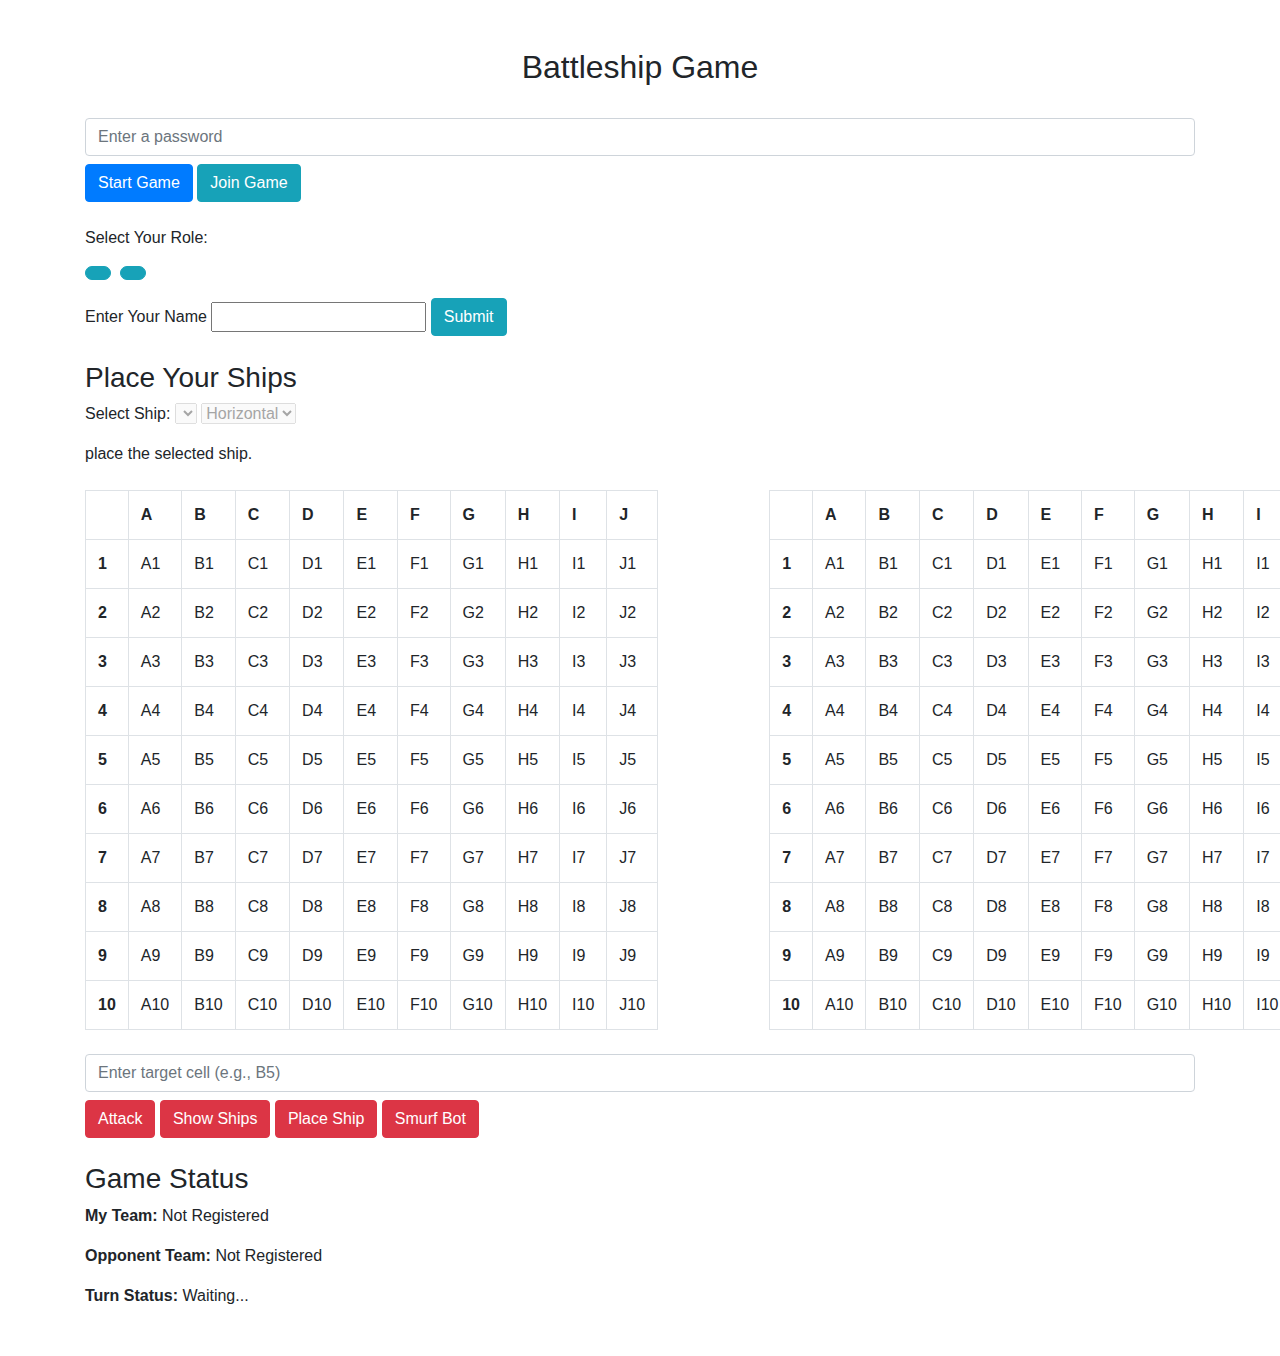
==== commit 141ea6a2: "nieuwe commit probleem" ====
--- a/index.html
+++ b/index.html
@@ -4,114 +4,53 @@
     <meta charset="UTF-8">
     <meta name="viewport" content="width=device-width, initial-scale=1.0">
     <title>Battleship Game</title>
-    <link href="https://cdn.jsdelivr.net/npm/bootstrap@5.3.2/dist/css/bootstrap.min.css" rel="stylesheet">
-    <style>
-        body {
-            background-color: #f0f8ff;
-            font-family: Arial, sans-serif;
-        }
+    <link href="https://maxcdn.bootstrapcdn.com/bootstrap/4.5.2/css/bootstrap.min.css" rel="stylesheet">
+    <link rel="stylesheet" href="css/styles.css">
+</head>
+<body class="container my-5">
+    <h2 class="text-center">Battleship Game</h2>
 
-        h2 {
-            text-align: center;
-            color: #333;
-            margin-top: 20px;
-        }
-
-        .game-container {
-            display: flex;
-            justify-content: space-around;
-            margin-top: 40px;
-        }
-
-        .game-section {
-            text-align: center;
-        }
-
-        .gameboard {
-            display: grid;
-            grid-template-columns: repeat(10, 50px);
-            grid-template-rows: repeat(10, 50px);
-            gap: 5px;
-            padding: 20px;
-            background-color: #cceeff;
-            border: 5px solid #007bff;
-            border-radius: 10px;
-            box-shadow: 0 4px 8px rgba(0, 0, 0, 0.1);
-        }
-
-        .player-one-board-grid-cell, .player-two-board-grid-cell {
-            background-color: white;
-            border: 2px solid black;
-            width: 50px;
-            height: 50px;
-            display: flex;
-            justify-content: center;
-            align-items: center;
-            cursor: pointer;
-            transition: background-color 0.3s ease;
-        }
-
-        .grid-cell:hover {
-            background-color: #d6d6d6;
-        }
-
-        .controls {
-            display: flex;
-            justify-content: center;
-            margin-top: 20px;
-        }
-
-        .btn {
-            margin: 0 10px;
-        }
-
-        footer {
-            margin-top: 50px;
-            text-align: center;
-            color: #666;
-        }
-
-        #password {
-            background-color: #007bff;
-            color: white; /* Text color */
-            border: 2px solid #007bff;
-            padding: 5px 10px;
-            border-radius: 5px;
-            outline: none;
-        }
-
-        #password::placeholder {
-            color: white; 
-            opacity: 1; 
-        }
-
-        #password:focus {
-            background-color: #0056b3;
-            border-color: #0056b3;
-        }
-
-    </style>
-</head>
-<body>
-
-    <div class="game-container">
-        <div class="game-section">
-            <h2>Player One</h2>
-            <div id="player-one-board" class="gameboard"></div>
-        </div>
-
-        <div class="game-section">
-            <h2>Player Two</h2>
-            <div id="player-two-board" class="gameboard"></div>
+    <div id="password-entry" class="mb-4">
+        <label for=""></label>
+        <label for="password-input" hidden class="form-label">Enter Game Password:</label>
+        <input type="text" id="password-input" class="form-control"  placeholder="Enter a password">
+        <div class="mt-2">
+            <button class="btn btn-primary" onclick="startGame()">Start Game</button>
+            <button id="join-name" class="btn btn-info"> Join Game</button>
+            <!-- <button class="btn btn-secondary" onclick="joinGame()">Join Game</button> -->
         </div>
     </div>
 
-    <!-- Controls Section  -->
-    <div class="controls">
-        <button id="start" class="btn btn-primary">Start Game</button>
-        <button id="reset" class="btn btn-danger">Reset</button>
-        <input class="btn btn-danger" id="password" type="text" placeholder="Enter Password">
-        <button class="btn btn-primary" id="confirm">Confirm</button>
+    <div id="role-selection" class="mb-4">
+        <p>Select Your Role:</p>
+        <div class="btn-group" role="group">
+
+            <!--event listeners in html (ook mogelijk in js xD)-->
+            <button id="teamOne" class="btn btn-info"></button>
+            <button id="teamTwo" class="btn btn-info"></button>
+        </div>
+        
+        <!-- //submit name -->
+        <div id="team-Name">
+            <label for="player-name">Enter Your Name</label>
+            <input type="text" name="player-name" id="player-name">
+            <button id="submit-name" class="btn btn-info"> Submit</button>
+            
+        </div>
+
+    </div>
+
+    <div id="ship-placement" class="mb-4">
+        <h3>Place Your Ships</h3>
+        <label for="ship-select" class="form-label">Select Ship:</label>
+        <select id="ship-select" disabled class="form-select mb-2">
+            
+        </select>
+        <select id="orientation" disabled class="form-select">
+            <option value="H">Horizontal</option>
+            <option value="V">Vertical</option>
+        </select>
+        <p class="mt-2">place the selected ship.</p>
     </div>
 
     
@@ -150,6 +89,5 @@
     <script src="js/status.js"></script>
     <script src="js/BOT.js"></script>
     
-    
 </body>
-</html>+</html>
--- a/css/styles.css
+++ b/css/styles.css
@@ -0,0 +1,48 @@
+#teamOne, #teamTwo{
+    margin-right: 10px;
+    border-radius: 20px;
+}
+
+body {
+    margin: 0;
+    padding: 0;
+    
+}
+
+.clicked {
+    background-color: green;
+}
+
+.btn-group {
+    margin-bottom: 2vh;
+}
+
+#game-board-section {
+    
+    display: flex;
+    gap: 10%;
+
+}
+
+.board {
+    padding: auto;
+}
+
+.ship {
+    background-color: chartreuse;
+}
+
+.hit {
+    background-color: red;
+}
+
+.miss {
+    background-color: yellow;
+}
+
+
+
+td:hover {
+    background-color: aqua;
+    padding: auto;
+}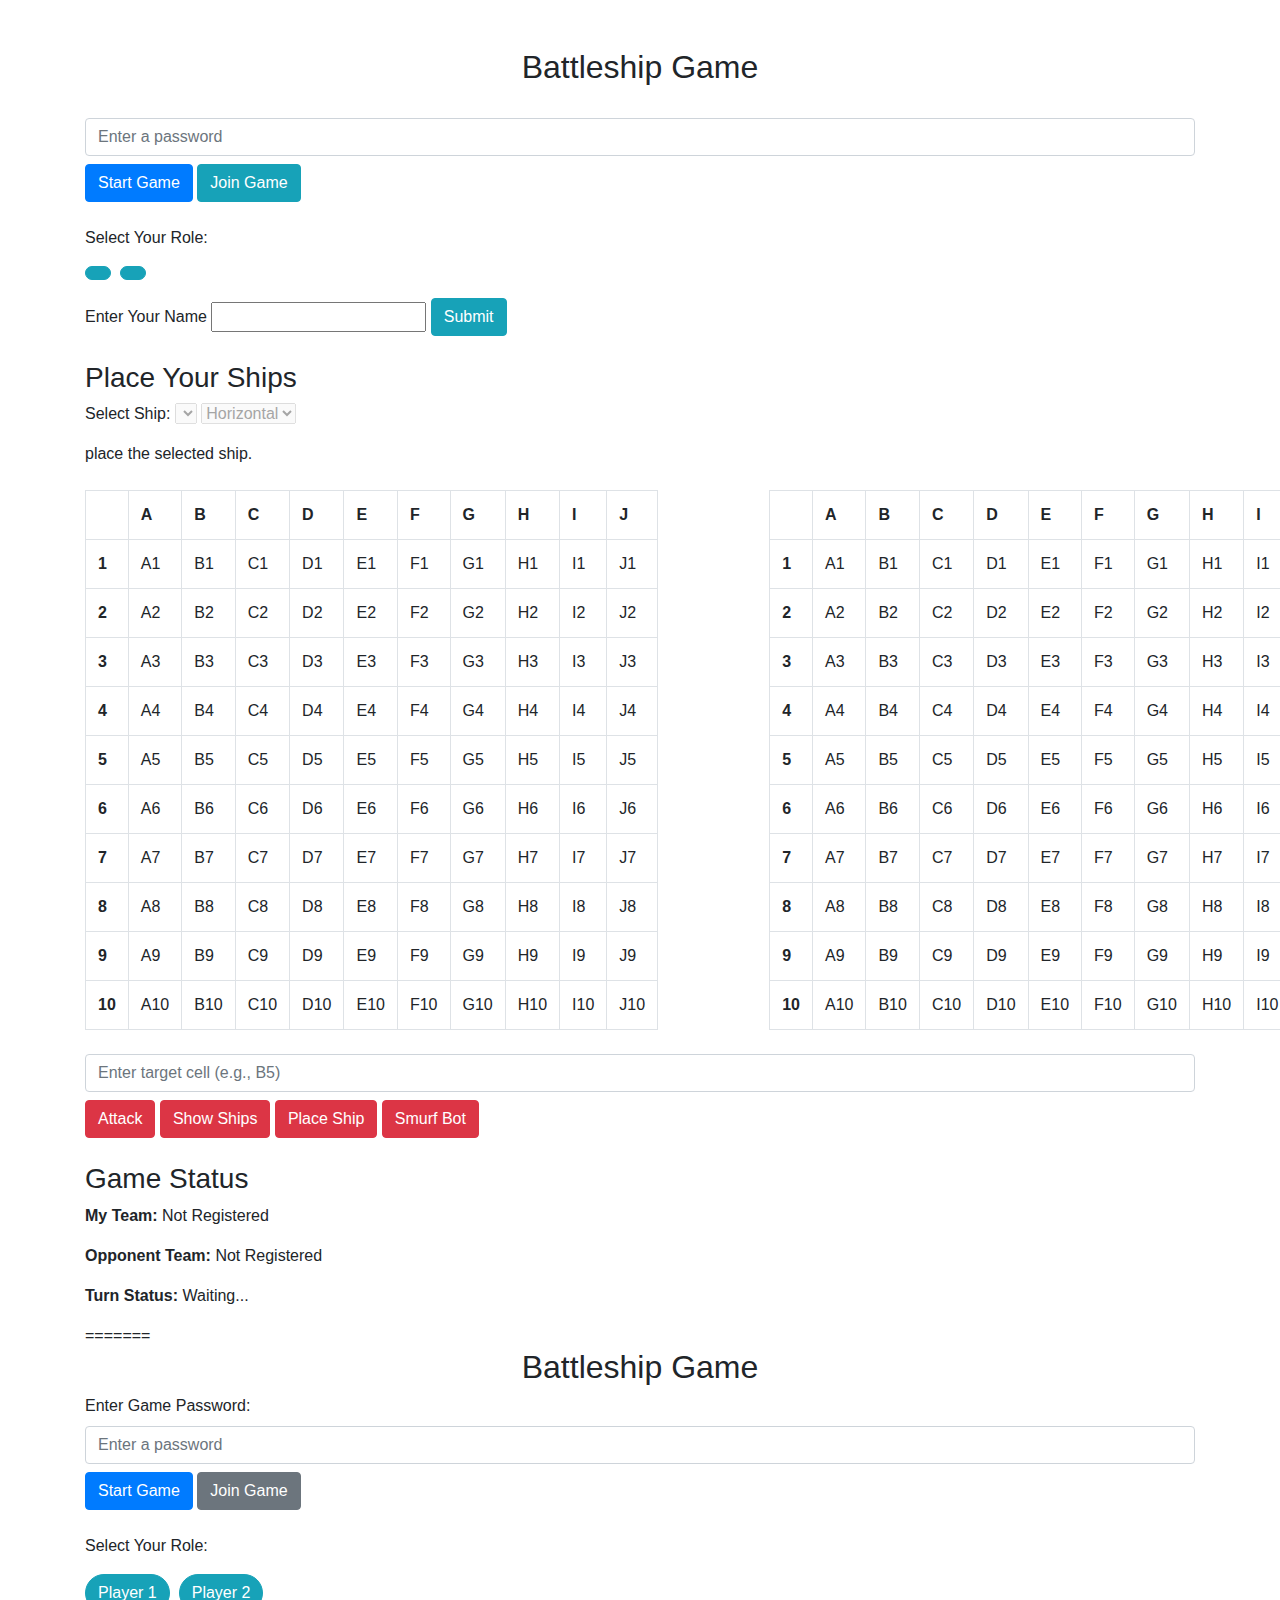
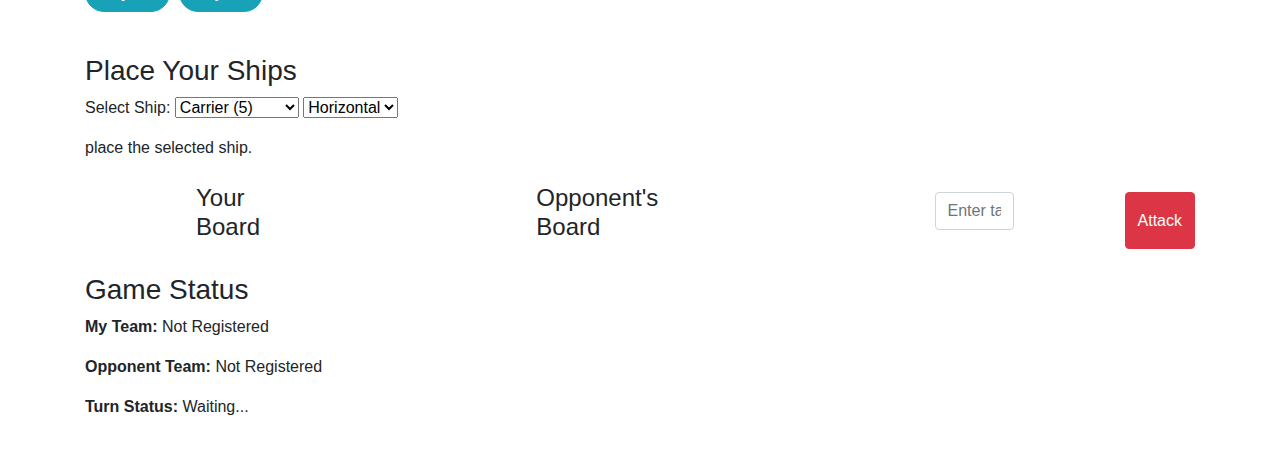
==== commit 874f7e74: "Merge branch 'main' into shipOverview2" ====
--- a/index.html
+++ b/index.html
@@ -1,3 +1,4 @@
+
 <!DOCTYPE html>
 <html lang="en">
 <head>
@@ -91,3 +92,78 @@
     
 </body>
 </html>
+=======
+<!DOCTYPE html>
+<html lang="en">
+<head>
+    <meta charset="UTF-8">
+    <meta name="viewport" content="width=device-width, initial-scale=1.0">
+    <title>Battleship Game</title>
+    <link href="https://maxcdn.bootstrapcdn.com/bootstrap/4.5.2/css/bootstrap.min.css" rel="stylesheet">
+    <link rel="stylesheet" href="css/styles.css">
+</head>
+<body class="container my-5">
+    <h2 class="text-center">Battleship Game</h2>
+
+    <div id="password-entry" class="mb-4">
+        <label for="password-input" class="form-label">Enter Game Password:</label>
+        <input type="text" id="password-input" class="form-control" placeholder="Enter a password">
+        <div class="mt-2">
+            <button class="btn btn-primary" onclick="startGame()">Start Game</button>
+            <button class="btn btn-secondary" onclick="joinGame()">Join Game</button>
+        </div>
+    </div>
+
+    <div id="role-selection" class="mb-4">
+        <p>Select Your Role:</p>
+        <div class="btn-group" role="group">
+
+            <!--event listeners in html (ook mogelijk in js xD)-->
+            <button id="teamOne" class="btn btn-info" onclick="registerTeam('player1')">Player 1</button>
+            <button id="teamTwo" class="btn btn-info" onclick="registerTeam('player2')">Player 2</button>
+        </div>
+    </div>
+
+    <div id="ship-placement" class="mb-4">
+        <h3>Place Your Ships</h3>
+        <label for="ship-select" class="form-label">Select Ship:</label>
+        <select id="ship-select" class="form-select mb-2">
+            <option value="carrier">Carrier (5)</option>
+            <option value="battleship">Battleship (4)</option>
+            <option value="cruiser">Cruiser (3)</option>
+            <option value="submarine">Submarine (3)</option>
+            <option value="destroyer">Destroyer (2)</option>
+        </select>
+        <select id="orientation" class="form-select">
+            <option value="H">Horizontal</option>
+            <option value="V">Vertical</option>
+        </select>
+        <p class="mt-2">place the selected ship.</p>
+    </div>
+
+    <div id="game-board-section">
+        <h3 id="player-role"></h3>
+        <h4>Your Board</h4>
+        <table id="your-board" class="table table-bordered"></table>
+        <h4>Opponent's Board</h4>
+        <table id="opponent-board" class="table table-bordered"></table>
+        <input type="text" id="target-cell" class="form-control mt-2" placeholder="Enter target cell (e.g., B5)">
+        <button id="attack-btn" class="btn btn-danger mt-2">Attack</button>
+    </div>
+
+    <div id="game-status" class="mt-4">
+        <h3>Game Status</h3>
+        <p><strong>My Team:</strong> <span id="my-team-name">Not Registered</span></p>
+        <p><strong>Opponent Team:</strong> <span id="opponent-team-name">Not Registered</span></p>
+        <p><strong>Turn Status:</strong> <span id="turn-status">Waiting...</span></p>
+    </div>
+    
+    <script src="js/utility.js"></script>
+    <script src="js/startGame.js"></script>
+    <script src="js/registerTeam.js"></script>
+    <script src="js/shipFunctions.js"></script>
+    <script src="js/attack.js"></script>
+    
+</body>
+</html>
+
--- a/css/styles.css
+++ b/css/styles.css
@@ -2,6 +2,7 @@
     margin-right: 10px;
     border-radius: 20px;
 }
+
 
 body {
     margin: 0;
@@ -45,4 +46,4 @@
 td:hover {
     background-color: aqua;
     padding: auto;
-}+}
--- a/css/styles.css
+++ b/css/styles.css
@@ -2,6 +2,7 @@
     margin-right: 10px;
     border-radius: 20px;
 }
+
 
 body {
     margin: 0;
@@ -45,4 +46,4 @@
 td:hover {
     background-color: aqua;
     padding: auto;
-}+}
